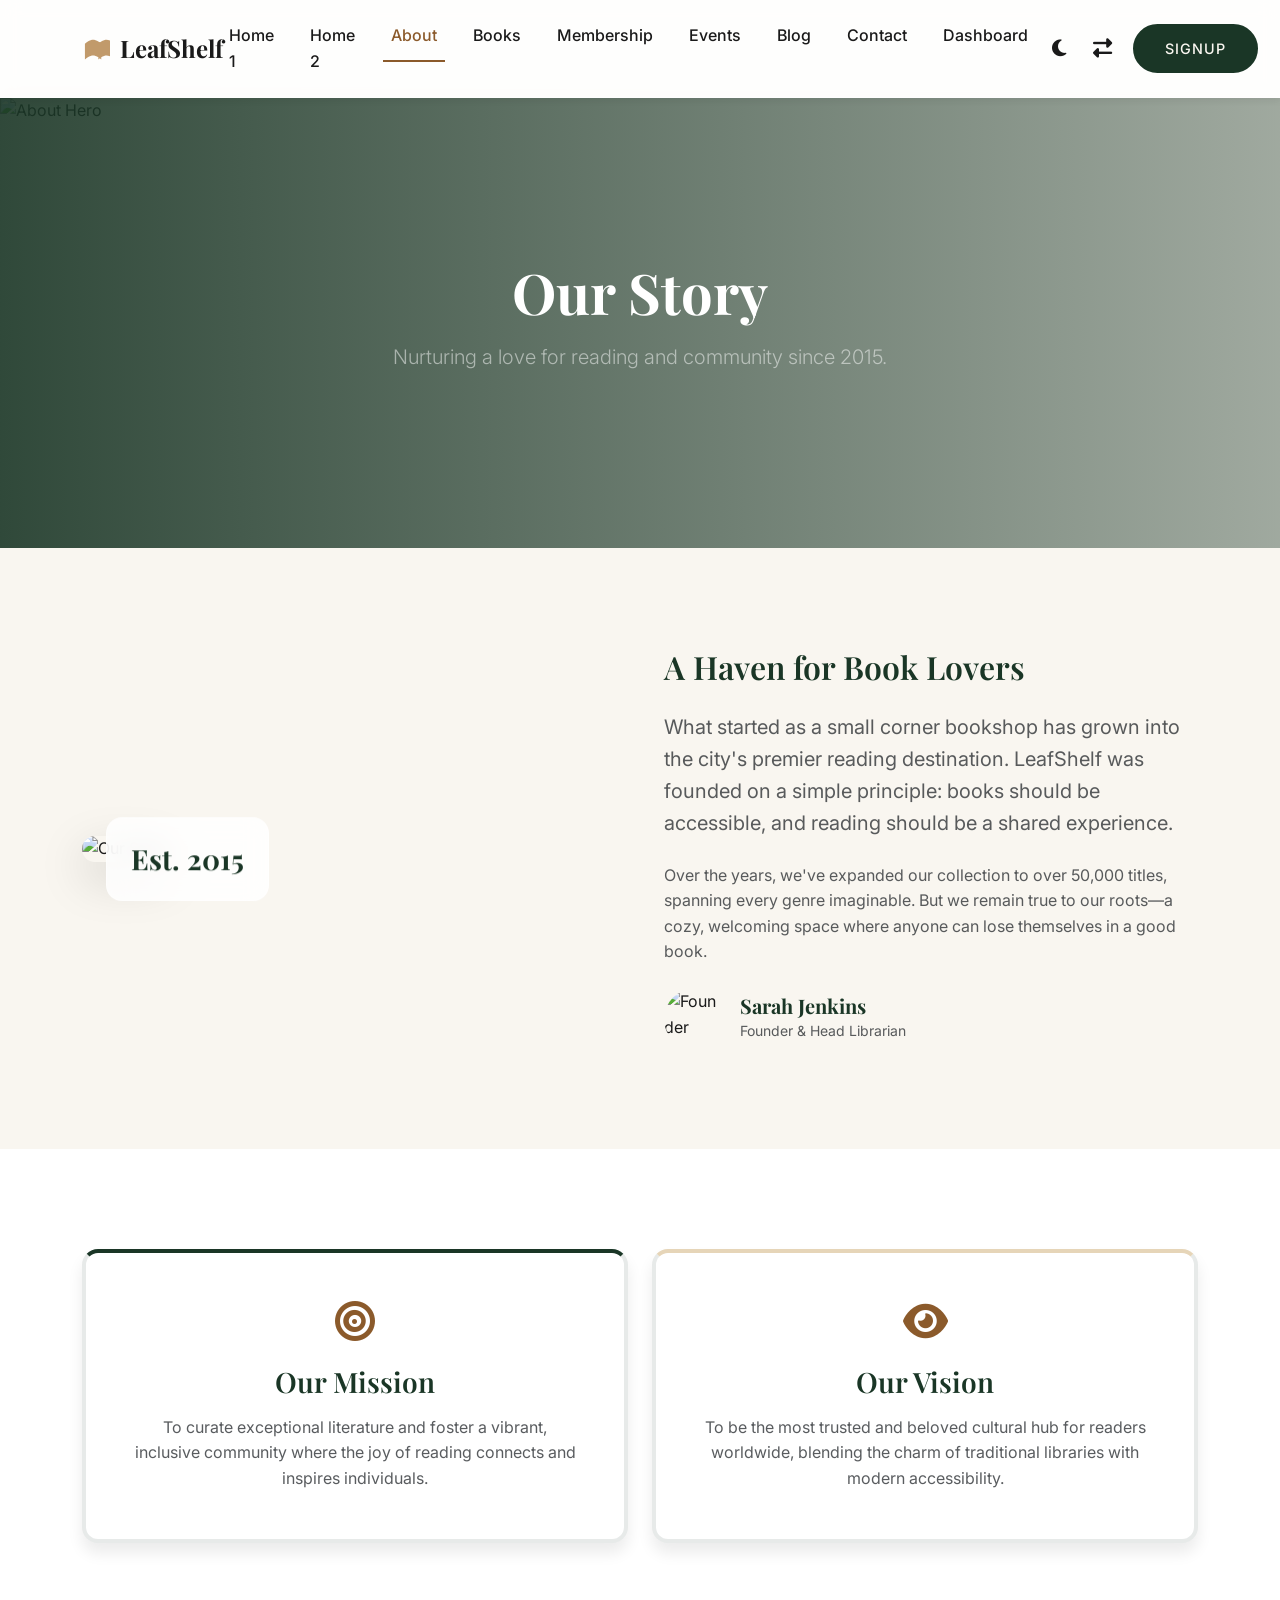
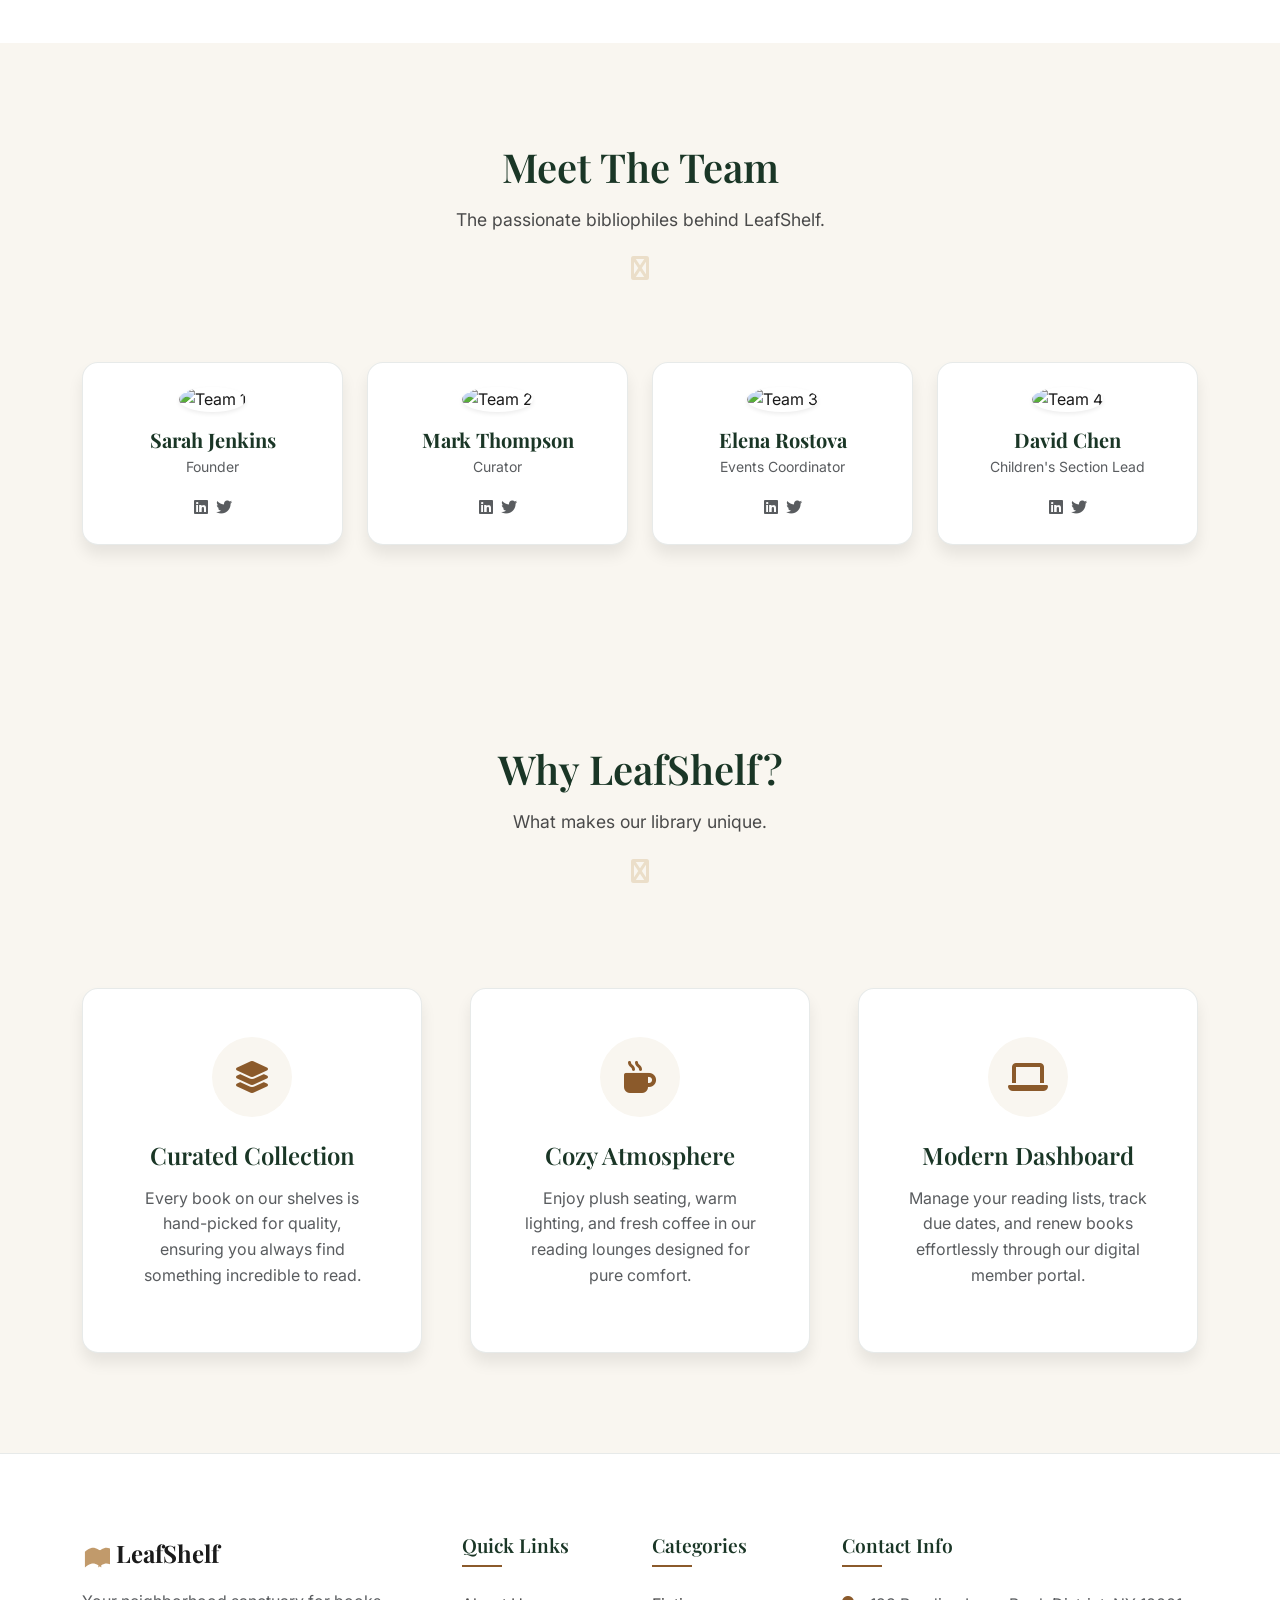
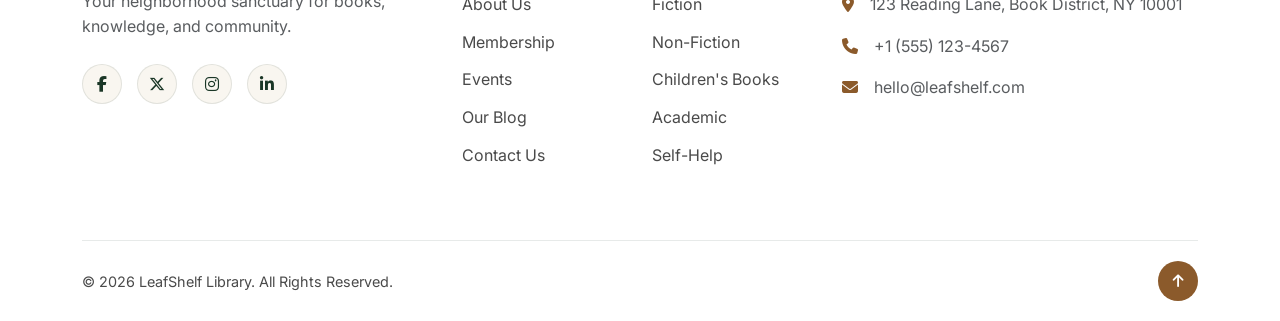
==== about.html @ 62e7499f "initialcoomit" ====
<!DOCTYPE html>
<html lang="en">
<head>
    <meta charset="UTF-8">
    <meta name="viewport" content="width=device-width, initial-scale=1.0">
    <title>About Us | LeafShelf</title>
    <link rel="icon" type="image/svg+xml" href="images/favicon.svg">
    
    <link href="https://cdn.jsdelivr.net/npm/bootstrap@5.3.2/dist/css/bootstrap.min.css" rel="stylesheet">
    <link rel="stylesheet" href="https://cdnjs.cloudflare.com/ajax/libs/font-awesome/6.4.2/css/all.min.css">
    <link href="https://unpkg.com/aos@2.3.1/dist/aos.css" rel="stylesheet">
    <link rel="stylesheet" href="css/style.css">
</head>
<body>

    <!-- Header -->
    <nav class="navbar navbar-expand-xl sticky-top">
        <div class="container">
            <a class="navbar-brand" href="index.html">
                <img src="images/logo-icon.svg" alt="LeafShelf Logo" class="brand-icon"> LeafShelf
            </a>
            <button class="navbar-toggler" type="button" data-bs-toggle="collapse" data-bs-target="#navbarNav">
                <span class="navbar-toggler-icon"></span>
            </button>
            <div class="collapse navbar-collapse" id="navbarNav">
                <ul class="navbar-nav mx-auto">
                    <li class="nav-item"><a class="nav-link" href="index.html">Home 1</a></li>
                    <li class="nav-item"><a class="nav-link" href="index-2.html">Home 2</a></li>
                    <li class="nav-item"><a class="nav-link active" href="about.html">About</a></li>
                    <li class="nav-item"><a class="nav-link" href="books.html">Books</a></li>
                    <li class="nav-item"><a class="nav-link" href="membership.html">Membership</a></li>
                    <li class="nav-item"><a class="nav-link" href="events.html">Events</a></li>
                    <li class="nav-item"><a class="nav-link" href="blog.html">Blog</a></li>
                    <li class="nav-item"><a class="nav-link" href="contact.html">Contact</a></li>
                    <li class="nav-item"><a class="nav-link" href="dashboard.html">Dashboard</a></li>
                </ul>
                <div class="header-controls">
                    <button id="theme-toggle" class="theme-toggle"><i class="fa-solid fa-moon"></i></button>
                    <button id="rtl-toggle" class="rtl-toggle"><i class="fa-solid fa-right-left"></i></button>
                    <a href="signup.html" class="btn btn-premium btn-sm">Signup</a>
                </div>
            </div>
        </div>
    </nav>

    <!-- 1. Hero -->
    <section class="hero-slider-section" style="height: 50vh; min-height: 400px; display: flex; align-items: center;">
        <img src="https://images.pexels.com/photos/7989581/pexels-photo-7989581.jpeg" alt="About Hero" class="hero-bg" style="animation: none;">
        <div class="container position-relative z-2 text-center text-white" data-aos="fade-in">
            <h1 class="display-4 fw-bold text-white mb-3">Our Story</h1>
            <p class="lead text-white-50 max-w-lg mx-auto" style="max-width: 600px;">Nurturing a love for reading and community since 2015.</p>
        </div>
    </section>

    <!-- 2. Our Story (Slide Up) -->
    <section class="section-padding">
        <div class="container">
            <div class="row align-items-center g-5">
                <div class="col-lg-6" data-aos="fade-up">
                    <div class="position-relative">
                        <img src="https://images.unsplash.com/photo-1481627834876-b7833e8f5570?auto=format&fit=crop&w=800&q=80" alt="Our Story" class="img-fluid rounded-4 shadow-lg">
                        <div class="glass-panel position-absolute top-0 start-0 p-4 m-4 translate-middle-y">
                            <h3 class="fw-bold m-0" style="color: var(--primary-color);">Est. 2015</h3>
                        </div>
                    </div>
                </div>
                <div class="col-lg-6" data-aos="fade-up" data-aos-delay="200">
                    <h2 class="mb-4" style="color: var(--primary-color);">A Haven for Book Lovers</h2>
                    <p class="text-muted mb-4 fs-5">What started as a small corner bookshop has grown into the city's premier reading destination. LeafShelf was founded on a simple principle: books should be accessible, and reading should be a shared experience.</p>
                    <p class="text-muted mb-4">Over the years, we've expanded our collection to over 50,000 titles, spanning every genre imaginable. But we remain true to our roots—a cozy, welcoming space where anyone can lose themselves in a good book.</p>
                    <div class="d-flex align-items-center gap-3">
                        <img src="https://randomuser.me/api/portraits/women/65.jpg" alt="Founder" class="rounded-circle" style="width: 60px; height: 60px;">
                        <div>
                            <h5 class="m-0 fw-bold">Sarah Jenkins</h5>
                            <small class="text-muted">Founder & Head Librarian</small>
                        </div>
                    </div>
                </div>
            </div>
        </div>
    </section>

    <!-- 3. Mission & Vision (Zoom Cards) -->
    <section class="section-padding" style="background-color: var(--card-bg);">
        <div class="container">
            <div class="row g-4">
                <div class="col-md-6" data-aos="zoom-in">
                    <div class="premium-card p-5 h-100 text-center border-top border-4" style="border-top-color: var(--primary-color) !important;">
                        <i class="fa-solid fa-bullseye fs-1 mb-4" style="color: var(--secondary-color);"></i>
                        <h3 class="mb-3">Our Mission</h3>
                        <p class="text-muted m-0">To curate exceptional literature and foster a vibrant, inclusive community where the joy of reading connects and inspires individuals.</p>
                    </div>
                </div>
                <div class="col-md-6" data-aos="zoom-in" data-aos-delay="200">
                    <div class="premium-card p-5 h-100 text-center border-top border-4" style="border-top-color: var(--accent-color) !important;">
                        <i class="fa-solid fa-eye fs-1 mb-4" style="color: var(--secondary-color);"></i>
                        <h3 class="mb-3">Our Vision</h3>
                        <p class="text-muted m-0">To be the most trusted and beloved cultural hub for readers worldwide, blending the charm of traditional libraries with modern accessibility.</p>
                    </div>
                </div>
            </div>
        </div>
    </section>

    <!-- 4. Team (Stagger) -->
    <section class="section-padding">
        <div class="container text-center">
            <div class="section-title" data-aos="fade-up">
                <h2>Meet The Team</h2>
                <p>The passionate bibliophiles behind LeafShelf.</p>
            </div>
            <div class="row g-4 mt-3">
                <div class="col-lg-3 col-md-6" data-aos="fade-up" data-aos-delay="100">
                    <div class="premium-card p-4 text-center h-100">
                        <img src="https://randomuser.me/api/portraits/women/65.jpg" alt="Team 1" class="rounded-circle mb-3 shadow-sm mx-auto" style="width: 120px; height: 120px; object-fit: cover;">
                        <h5 class="fw-bold mb-1">Sarah Jenkins</h5>
                        <p class="text-muted small mb-3">Founder</p>
                        <div class="d-flex justify-content-center gap-2">
                            <a href="#" class="text-muted"><i class="fa-brands fa-linkedin"></i></a>
                            <a href="#" class="text-muted"><i class="fa-brands fa-twitter"></i></a>
                        </div>
                    </div>
                </div>
                <div class="col-lg-3 col-md-6" data-aos="fade-up" data-aos-delay="200">
                    <div class="premium-card p-4 text-center h-100">
                        <img src="https://randomuser.me/api/portraits/men/45.jpg" alt="Team 2" class="rounded-circle mb-3 shadow-sm mx-auto" style="width: 120px; height: 120px; object-fit: cover;">
                        <h5 class="fw-bold mb-1">Mark Thompson</h5>
                        <p class="text-muted small mb-3">Curator</p>
                        <div class="d-flex justify-content-center gap-2">
                            <a href="#" class="text-muted"><i class="fa-brands fa-linkedin"></i></a>
                            <a href="#" class="text-muted"><i class="fa-brands fa-twitter"></i></a>
                        </div>
                    </div>
                </div>
                <div class="col-lg-3 col-md-6" data-aos="fade-up" data-aos-delay="300">
                    <div class="premium-card p-4 text-center h-100">
                        <img src="https://randomuser.me/api/portraits/women/90.jpg" alt="Team 3" class="rounded-circle mb-3 shadow-sm mx-auto" style="width: 120px; height: 120px; object-fit: cover;">
                        <h5 class="fw-bold mb-1">Elena Rostova</h5>
                        <p class="text-muted small mb-3">Events Coordinator</p>
                        <div class="d-flex justify-content-center gap-2">
                            <a href="#" class="text-muted"><i class="fa-brands fa-linkedin"></i></a>
                            <a href="#" class="text-muted"><i class="fa-brands fa-twitter"></i></a>
                        </div>
                    </div>
                </div>
                <div class="col-lg-3 col-md-6" data-aos="fade-up" data-aos-delay="400">
                    <div class="premium-card p-4 text-center h-100">
                        <img src="https://randomuser.me/api/portraits/men/60.jpg" alt="Team 4" class="rounded-circle mb-3 shadow-sm mx-auto" style="width: 120px; height: 120px; object-fit: cover;">
                        <h5 class="fw-bold mb-1">David Chen</h5>
                        <p class="text-muted small mb-3">Children's Section Lead</p>
                        <div class="d-flex justify-content-center gap-2">
                            <a href="#" class="text-muted"><i class="fa-brands fa-linkedin"></i></a>
                            <a href="#" class="text-muted"><i class="fa-brands fa-twitter"></i></a>
                        </div>
                    </div>
                </div>
            </div>
        </div>
    </section>

    <!-- 5. Why Choose Us (List/Icons) -->
    <section class="section-padding">
        <div class="container">
            <div class="section-title text-center" data-aos="fade-up">
                <h2>Why LeafShelf?</h2>
                <p>What makes our library unique.</p>
            </div>
            <div class="row g-5 mt-3">
                <div class="col-md-4 text-center" data-aos="fade-up" data-aos-delay="100">
                    <div class="premium-card p-5 h-100">
                        <div class="rounded-circle d-flex align-items-center justify-content-center mx-auto mb-4" style="width: 80px; height: 80px; background-color: var(--bg-color);">
                            <i class="fa-solid fa-layer-group fs-2" style="color: var(--secondary-color);"></i>
                        </div>
                        <h4 class="mb-3">Curated Collection</h4>
                        <p class="text-muted">Every book on our shelves is hand-picked for quality, ensuring you always find something incredible to read.</p>
                    </div>
                </div>
                <div class="col-md-4 text-center" data-aos="fade-up" data-aos-delay="200">
                    <div class="premium-card p-5 h-100">
                        <div class="rounded-circle d-flex align-items-center justify-content-center mx-auto mb-4" style="width: 80px; height: 80px; background-color: var(--bg-color);">
                            <i class="fa-solid fa-mug-hot fs-2" style="color: var(--secondary-color);"></i>
                        </div>
                        <h4 class="mb-3">Cozy Atmosphere</h4>
                        <p class="text-muted">Enjoy plush seating, warm lighting, and fresh coffee in our reading lounges designed for pure comfort.</p>
                    </div>
                </div>
                <div class="col-md-4 text-center" data-aos="fade-up" data-aos-delay="300">
                    <div class="premium-card p-5 h-100">
                        <div class="rounded-circle d-flex align-items-center justify-content-center mx-auto mb-4" style="width: 80px; height: 80px; background-color: var(--bg-color);">
                            <i class="fa-solid fa-laptop fs-2" style="color: var(--secondary-color);"></i>
                        </div>
                        <h4 class="mb-3">Modern Dashboard</h4>
                        <p class="text-muted">Manage your reading lists, track due dates, and renew books effortlessly through our digital member portal.</p>
                    </div>
                </div>
            </div>
        </div>
    </section>

    <!-- Footer -->
    <footer class="premium-footer">
        <div class="container">
            <div class="row g-4">
                <div class="col-lg-4 col-md-6 footer-widget">
                    <a class="navbar-brand mb-3 d-inline-block" href="index.html">
                        <img src="images/logo-icon.svg" alt="LeafShelf Logo" class="brand-icon"> LeafShelf
                    </a>
                    <p class="text-muted mb-4 pe-lg-4">Your neighborhood sanctuary for books, knowledge, and community.</p>
                    <div class="social-icons">
                        <a href="#"><i class="fa-brands fa-facebook-f"></i></a>
                        <a href="#"><i class="fa-brands fa-x-twitter"></i></a>
                        <a href="#"><i class="fa-brands fa-instagram"></i></a>
                        <a href="#"><i class="fa-brands fa-linkedin-in"></i></a>
                    </div>
                </div>
                <div class="col-lg-2 col-md-6 footer-widget">
                    <h4>Quick Links</h4>
                    <ul class="footer-links">
                        <li><a href="about.html">About Us</a></li>
                        <li><a href="membership.html">Membership</a></li>
                        <li><a href="events.html">Events</a></li>
                        <li><a href="blog.html">Our Blog</a></li>
                        <li><a href="contact.html">Contact Us</a></li>
                    </ul>
                </div>
                <div class="col-lg-2 col-md-6 footer-widget">
                    <h4>Categories</h4>
                    <ul class="footer-links">
                        <li><a href="books.html">Fiction</a></li>
                        <li><a href="books.html">Non-Fiction</a></li>
                        <li><a href="books.html">Children's Books</a></li>
                        <li><a href="books.html">Academic</a></li>
                        <li><a href="books.html">Self-Help</a></li>
                    </ul>
                </div>
                <div class="col-lg-4 col-md-6 footer-widget">
                    <h4>Contact Info</h4>
                    <ul class="footer-links">
                        <li class="d-flex gap-3 mb-3 text-muted">
                            <i class="fa-solid fa-location-dot mt-1" style="color: var(--secondary-color);"></i>
                            <span>123 Reading Lane, Book District, NY 10001</span>
                        </li>
                        <li class="d-flex gap-3 mb-3 text-muted">
                            <i class="fa-solid fa-phone mt-1" style="color: var(--secondary-color);"></i>
                            <span>+1 (555) 123-4567</span>
                        </li>
                        <li class="d-flex gap-3 text-muted">
                            <i class="fa-solid fa-envelope mt-1" style="color: var(--secondary-color);"></i>
                            <span>hello@leafshelf.com</span>
                        </li>
                    </ul>
                </div>
            </div>
            <div class="footer-bottom">
                <p class="mb-0">&copy; 2026 LeafShelf Library. All Rights Reserved.</p>
                <button id="backToTop" class="back-to-top">
                    <i class="fa-solid fa-arrow-up"></i>
                </button>
            </div>
        </div>
    </footer>

    <script src="https://cdn.jsdelivr.net/npm/bootstrap@5.3.2/dist/js/bootstrap.bundle.min.js"></script>
    <script src="https://unpkg.com/aos@2.3.1/dist/aos.js"></script>
    <script src="js/script.js"></script>
</body>
</html>
---- css/style.css ----
/* ==========================================================================
   LeafShelf - Book Shop & Lending Library
   Design System & Global Styles
   ========================================================================== */

/* Import Fonts */
@import url('https://fonts.googleapis.com/css2?family=Inter:wght@300;400;500;600;700&family=Playfair+Display:ital,wght@0,400;0,500;0,600;0,700;1,400;1,600&display=swap');

/* Global Responsiveness Fixes */
*, *::before, *::after {
  box-sizing: border-box;
}

html, body {
  overflow-x: hidden;
  width: 100%;
  max-width: 100%;
  margin: 0;
  padding: 0;
  word-wrap: break-word;
  overflow-wrap: break-word;
}

img, video, iframe, canvas {
  max-width: 100%;
  height: auto;
}

/* CSS Variables */
:root {
  /* Colors - Light Mode */
  --primary-color: #1A3626; /* Deep Forest Green */
  --secondary-color: #8B5A2B; /* Warm Brown */
  --accent-color: #E6D5B8; /* Golden Beige */
  --bg-color: #F9F6F0; /* Soft Cream */
  --text-primary: #1A1A1A;
  --text-secondary: #4A4A4A;
  --card-bg: #FFFFFF;
  --border-color: rgba(26, 54, 38, 0.1);
  
  /* Typography */
  --font-heading: 'Playfair Display', serif;
  --font-body: 'Inter', sans-serif;
  
  /* Shadows */
  --shadow-sm: 0 4px 6px rgba(0, 0, 0, 0.05);
  --shadow-md: 0 10px 15px rgba(0, 0, 0, 0.08);
  --shadow-lg: 0 20px 25px rgba(0, 0, 0, 0.1);
  --shadow-hover: 0 25px 35px rgba(26, 54, 38, 0.15);
  
  /* Transitions */
  --transition-fast: 0.2s ease;
  --transition-normal: 0.3s ease;
  --transition-slow: 0.5s cubic-bezier(0.4, 0, 0.2, 1);
  
  /* Glassmorphism */
  --glass-bg: rgba(255, 255, 255, 0.85);
  --glass-border: rgba(255, 255, 255, 0.4);
}

/* Dark Mode Variables */
[data-theme="dark"] {
  --primary-color: #E6D5B8; /* Golden Beige becomes primary in dark */
  --secondary-color: #C19A6B;
  --accent-color: #1A3626;
  --bg-color: #121212; /* Charcoal */
  --text-primary: #F9F6F0;
  --text-secondary: #B0B0B0;
  --card-bg: #1E1E1E;
  --border-color: rgba(255, 255, 255, 0.1);
  
  --shadow-sm: 0 4px 6px rgba(0, 0, 0, 0.3);
  --shadow-md: 0 10px 15px rgba(0, 0, 0, 0.4);
  --shadow-lg: 0 20px 25px rgba(0, 0, 0, 0.5);
  --shadow-hover: 0 25px 35px rgba(230, 213, 184, 0.15);
  
  --glass-bg: rgba(30, 30, 30, 0.85);
  --glass-border: rgba(255, 255, 255, 0.1);
}

/* Bootstrap Utility Overrides for Dark Mode */
[data-theme="dark"] .text-dark {
  color: var(--text-primary) !important;
}
[data-theme="dark"] .text-muted, 
[data-theme="dark"] .text-secondary {
  color: var(--text-secondary) !important;
}
[data-theme="dark"] .bg-white {
  background-color: var(--card-bg) !important;
}
[data-theme="dark"] .bg-light {
  background-color: rgba(255, 255, 255, 0.05) !important;
  color: var(--text-primary) !important;
}
[data-theme="dark"] .form-control,
[data-theme="dark"] .form-select {
  background-color: var(--bg-color) !important;
  color: var(--text-primary) !important;
  border-color: var(--border-color) !important;
}
[data-theme="dark"] .form-control::placeholder {
  color: var(--text-secondary) !important;
}
[data-theme="dark"] .card {
  background-color: var(--card-bg) !important;
}


/* ==========================================================================
   Base Styles
   ========================================================================== */
html {
  scroll-behavior: smooth;
}

body {
  font-family: var(--font-body);
  background-color: var(--bg-color);
  color: var(--text-primary);
  line-height: 1.6;
  transition: background-color var(--transition-normal), color var(--transition-normal);
  overflow-x: hidden;
}

h1, h2, h3, h4, h5, h6, .navbar-brand {
  font-family: var(--font-heading);
  color: var(--primary-color);
  font-weight: 600;
  margin-bottom: 1rem;
}

a {
  text-decoration: none;
  color: var(--secondary-color);
  transition: color var(--transition-fast);
}

a:hover {
  color: var(--primary-color);
}

img {
  max-width: 100%;
  height: auto;
}

/* RTL Support */
[dir="rtl"] {
  text-align: right;
}

/* ==========================================================================
   Utility Classes & Premium Effects
   ========================================================================== */
.glass-panel {
  background: var(--glass-bg);
  backdrop-filter: blur(12px);
  -webkit-backdrop-filter: blur(12px);
  border: 1px solid var(--glass-border);
  border-radius: 16px;
}

.premium-card {
  background: var(--card-bg);
  border-radius: 16px;
  overflow: hidden;
  box-shadow: var(--shadow-md);
  transition: transform var(--transition-normal), box-shadow var(--transition-normal);
  border: 1px solid var(--border-color);
}

.premium-card:hover {
  transform: translateY(-10px);
  box-shadow: var(--shadow-hover);
}

.section-padding {
  padding: 100px 0;
}

.section-title {
  text-align: center;
  margin-bottom: 50px;
  position: relative;
}

.section-title h2 {
  font-size: 2.5rem;
  margin-bottom: 15px;
}

.section-title p {
  color: var(--text-secondary);
  font-size: 1.1rem;
  max-width: 600px;
  margin: 0 auto;
}

/* Decorative Leaf/Book element */
.section-title::after {
  content: '\f5db'; /* book-open icon */
  font-family: 'Font Awesome 5 Free';
  font-weight: 900;
  color: var(--accent-color);
  font-size: 1.5rem;
  display: block;
  margin-top: 15px;
  opacity: 0.7;
}

/* Buttons */
.btn-premium {
  background-color: var(--primary-color);
  color: var(--bg-color);
  padding: 12px 30px;
  border-radius: 30px;
  font-family: var(--font-body);
  font-weight: 500;
  text-transform: uppercase;
  letter-spacing: 1px;
  font-size: 0.9rem;
  border: 2px solid var(--primary-color);
  transition: all var(--transition-normal);
  position: relative;
  overflow: hidden;
  z-index: 1;
}

.btn-premium::before {
  content: '';
  position: absolute;
  top: 0;
  left: 0;
  width: 0%;
  height: 100%;
  background-color: var(--secondary-color);
  transition: all var(--transition-normal);
  z-index: -1;
}

.btn-premium:hover::before {
  width: 100%;
}

.btn-premium:hover {
  color: #fff;
  border-color: var(--secondary-color);
}

.btn-outline-premium {
  background-color: transparent;
  color: var(--primary-color);
  border: 2px solid var(--primary-color);
  padding: 12px 30px;
  border-radius: 30px;
  font-weight: 500;
  text-transform: uppercase;
  letter-spacing: 1px;
  font-size: 0.9rem;
  transition: all var(--transition-normal);
}

.btn-outline-premium:hover {
  background-color: var(--primary-color);
  color: var(--bg-color);
}

[data-theme="dark"] .btn-premium {
  background-color: var(--secondary-color);
  color: #fff;
  border-color: var(--secondary-color);
}
[data-theme="dark"] .btn-premium::before {
  background-color: var(--primary-color);
}
[data-theme="dark"] .btn-premium:hover {
  color: var(--bg-color);
  border-color: var(--primary-color);
}
[data-theme="dark"] .btn-outline-premium {
  color: var(--primary-color);
  border-color: var(--primary-color);
}
[data-theme="dark"] .btn-outline-premium:hover {
  background-color: var(--primary-color);
  color: var(--bg-color);
}

/* ==========================================================================
   Header & Navbar
   ========================================================================== */
.navbar {
  padding: 15px 0;
  transition: all var(--transition-normal);
  background: var(--glass-bg);
  backdrop-filter: blur(10px);
  border-bottom: 1px solid var(--glass-border);
}

.navbar.sticky-top {
  position: sticky;
  top: 0;
  z-index: 1000;
  box-shadow: var(--shadow-sm);
}

/* Custom Hamburger Icon Visibility Fix */
.navbar-toggler {
  border-color: var(--border-color) !important;
}
.navbar-toggler:focus {
  box-shadow: none;
  outline: none;
}
.navbar-toggler-icon {
  background-image: url("data:image/svg+xml,%3csvg xmlns='http://www.w3.org/2000/svg' viewBox='0 0 30 30'%3e%3cpath stroke='rgba(26, 26, 26, 1)' stroke-linecap='round' stroke-miterlimit='10' stroke-width='2' d='M4 7h22M4 15h22M4 23h22'/%3e%3c/svg%3e") !important;
}
[data-theme="dark"] .navbar-toggler-icon {
  background-image: url("data:image/svg+xml,%3csvg xmlns='http://www.w3.org/2000/svg' viewBox='0 0 30 30'%3e%3cpath stroke='rgba(249, 246, 240, 1)' stroke-linecap='round' stroke-miterlimit='10' stroke-width='2' d='M4 7h22M4 15h22M4 23h22'/%3e%3c/svg%3e") !important;
}

.navbar-brand {
  font-size: 1.8rem;
  margin-bottom: 0;
  font-family: var(--font-heading);
  font-size: 1.5rem;
  font-weight: 700;
  color: var(--text-primary);
  display: inline-flex;
  align-items: center;
  gap: 10px;
}

.brand-icon {
  width: 28px;
  height: 28px;
  object-fit: contain;
  flex-shrink: 0;
}

.navbar-brand i {
  color: var(--secondary-color);
}

.nav-link {
  font-weight: 500;
  color: var(--text-primary) !important;
  margin: 0 10px;
  position: relative;
  transition: color var(--transition-fast);
}

.nav-link:hover, .nav-link.active {
  color: var(--secondary-color) !important;
}

.nav-link::after {
  content: '';
  position: absolute;
  width: 0;
  height: 2px;
  bottom: -5px;
  left: 0;
  background-color: var(--secondary-color);
  transition: width var(--transition-normal);
}

.nav-link:hover::after, .nav-link.active::after {
  width: 100%;
}

.header-controls {
  display: flex;
  align-items: center;
  gap: 15px;
}

.theme-toggle, .rtl-toggle {
  background: transparent;
  border: none;
  color: var(--text-primary);
  font-size: 1.2rem;
  cursor: pointer;
  transition: transform var(--transition-fast);
}

.theme-toggle:hover, .rtl-toggle:hover {
  transform: rotate(15deg) scale(1.1);
  color: var(--secondary-color);
}

/* ==========================================================================
   Footer
   ========================================================================== */
.premium-footer {
  background-color: var(--card-bg);
  border-top: 1px solid var(--border-color);
  padding: 80px 0 20px;
}

.footer-widget h4 {
  font-size: 1.2rem;
  margin-bottom: 25px;
  position: relative;
  padding-bottom: 10px;
}

.footer-widget h4::after {
  content: '';
  position: absolute;
  left: 0;
  bottom: 0;
  width: 40px;
  height: 2px;
  background-color: var(--secondary-color);
}

[dir="rtl"] .footer-widget h4::after {
  left: auto;
  right: 0;
}

.footer-links {
  list-style: none;
  padding: 0;
  margin: 0;
}

.footer-links li {
  margin-bottom: 12px;
}

.footer-links a {
  color: var(--text-secondary);
  transition: all var(--transition-fast);
  display: inline-block;
}

.footer-links a:hover {
  color: var(--secondary-color);
  transform: translateX(5px);
}

[dir="rtl"] .footer-links a:hover {
  transform: translateX(-5px);
}

.social-icons {
  display: flex;
  gap: 15px;
  margin-top: 20px;
}

.social-icons a {
  display: flex;
  align-items: center;
  justify-content: center;
  width: 40px;
  height: 40px;
  border-radius: 50%;
  background-color: var(--bg-color);
  color: var(--primary-color);
  transition: all var(--transition-normal);
  border: 1px solid var(--border-color);
}

.social-icons a:hover {
  background-color: var(--primary-color);
  color: var(--bg-color);
  transform: translateY(-5px);
}

.footer-bottom {
  margin-top: 60px;
  padding-top: 20px;
  border-top: 1px solid var(--border-color);
  display: flex;
  justify-content: space-between;
  align-items: center;
  color: var(--text-secondary);
  font-size: 0.9rem;
}

.back-to-top {
  width: 40px;
  height: 40px;
  border-radius: 50%;
  background-color: var(--secondary-color);
  color: #fff;
  display: flex;
  align-items: center;
  justify-content: center;
  border: none;
  cursor: pointer;
  transition: all var(--transition-normal);
}

.back-to-top:hover {
  background-color: var(--primary-color);
  transform: translateY(-3px);
}

/* ==========================================================================
   Hero Section
   ========================================================================== */
.hero-slider-section {
  position: relative;
  height: 80vh;
  min-height: 600px;
  display: flex;
  align-items: center;
  overflow: hidden;
}

.hero-slider-section::before {
  content: '';
  position: absolute;
  top: 0; left: 0; right: 0; bottom: 0;
  background: linear-gradient(to right, rgba(26,54,38,0.9) 0%, rgba(26,54,38,0.4) 100%);
  z-index: 1;
}

[data-theme="dark"] .hero-slider-section::before {
  background: linear-gradient(to right, rgba(18,18,18,0.9) 0%, rgba(18,18,18,0.6) 100%);
}

[dir="rtl"] .hero-slider-section::before {
  background: linear-gradient(to left, rgba(26,54,38,0.9) 0%, rgba(26,54,38,0.4) 100%);
}

.hero-bg {
  position: absolute;
  top: 0; left: 0; width: 100%; height: 100%;
  object-fit: cover;
  z-index: 0;
  animation: slowZoom 20s infinite alternate;
}

.hero-content {
  position: relative;
  z-index: 2;
  color: #fff;
}

.hero-content h1 {
  color: #fff;
  font-size: 4rem;
  margin-bottom: 20px;
  line-height: 1.2;
}

.hero-content p {
  font-size: 1.2rem;
  margin-bottom: 30px;
  max-width: 600px;
  color: rgba(255,255,255,0.9);
}

@keyframes slowZoom {
  0% { transform: scale(1); }
  100% { transform: scale(1.1); }
}

/* ==========================================================================
   Animations & Keyframes
   ========================================================================== */
.floating-element {
  animation: float 6s ease-in-out infinite;
}

@keyframes float {
  0% { transform: translateY(0px); }
  50% { transform: translateY(-20px); }
  100% { transform: translateY(0px); }
}

/* ==========================================================================
   Responsive Styles
   ========================================================================== */
@media (max-width: 1199px) {
  .hero-content h1 { font-size: 3rem; }
  .navbar-collapse {
    background: var(--card-bg);
    padding: 20px;
    border-radius: 12px;
    box-shadow: var(--shadow-lg);
    position: absolute;
    top: 100%;
    left: 10px;
    right: 10px;
    z-index: 1000;
  }
}

@media (max-width: 768px) {
  .section-padding { padding: 60px 0; }
  .hero-slider-section { height: 70vh; min-height: 500px; }
  .hero-content h1 { font-size: 2.5rem; }
  .footer-bottom { flex-direction: column; gap: 15px; text-align: center; }
}

@media (max-width: 576px) {
  .hero-content h1 { font-size: 2rem; }
  .section-title h2 { font-size: 2rem; }
}
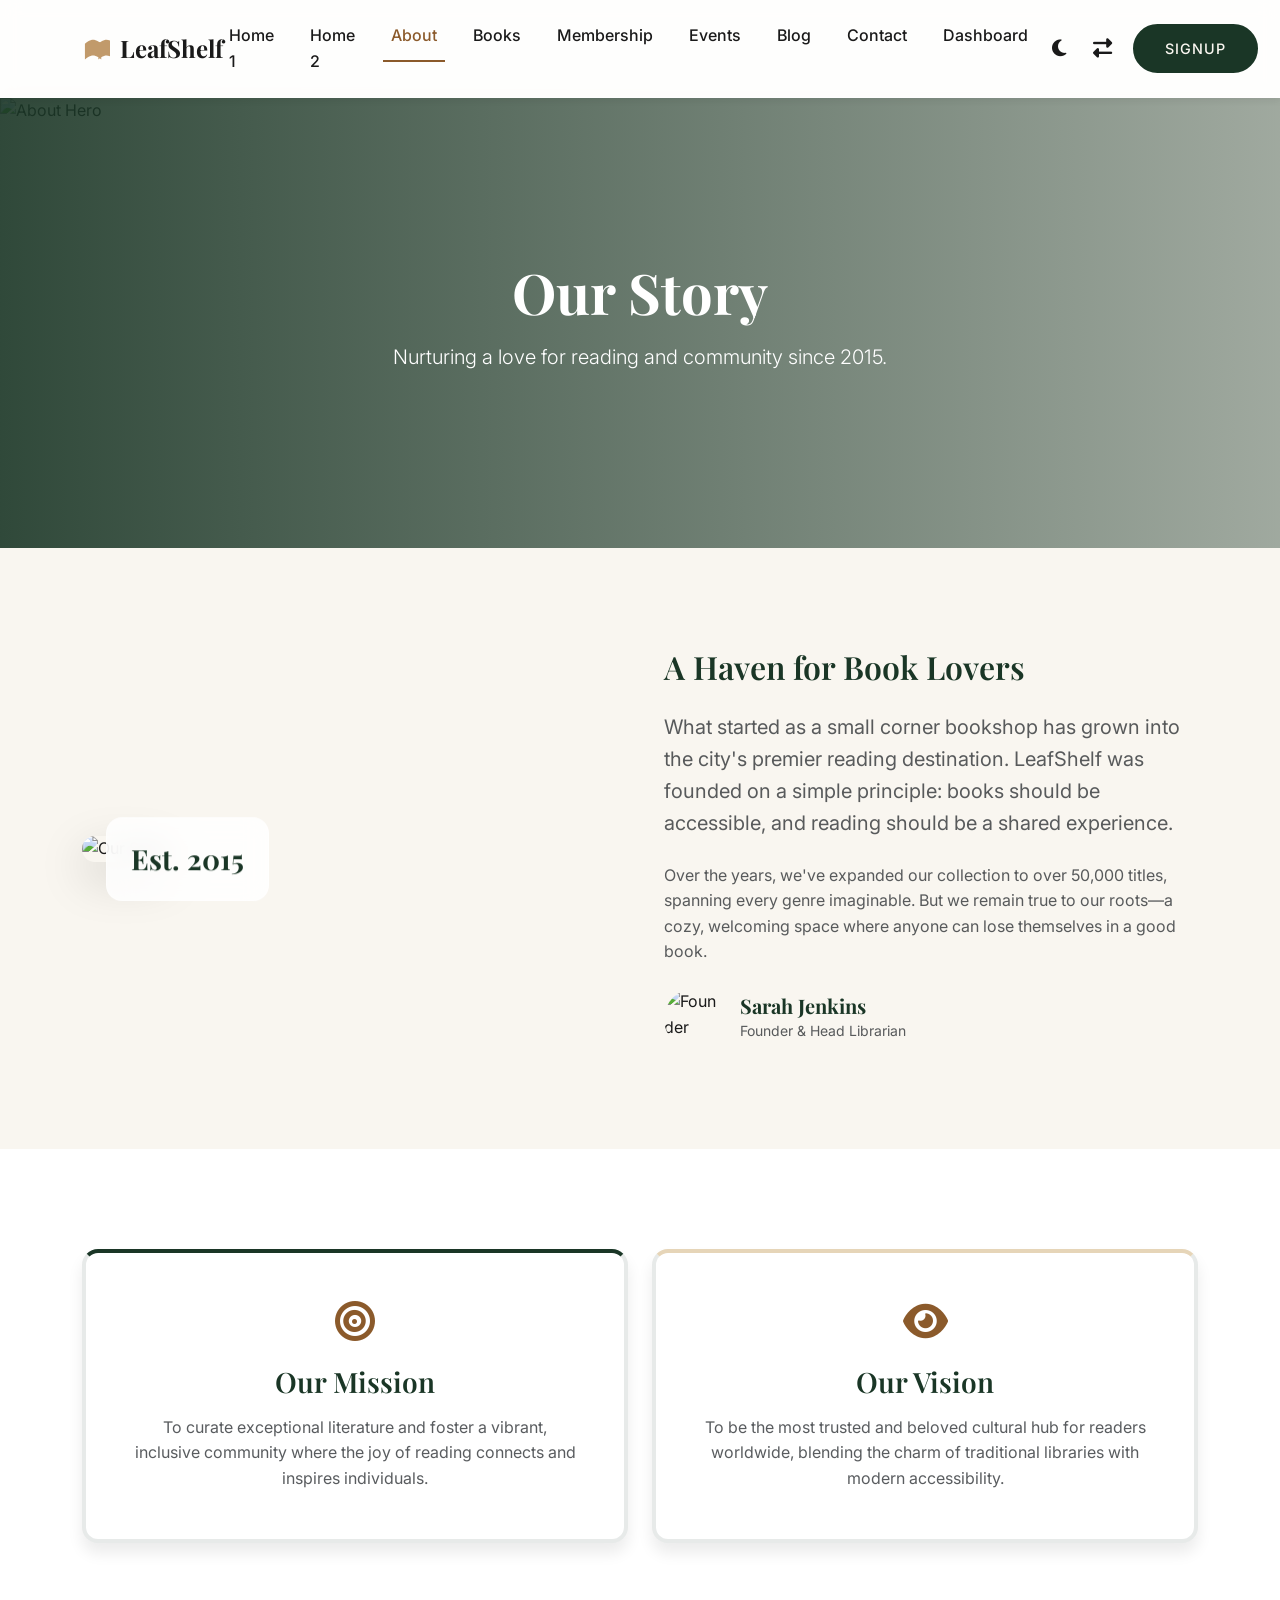
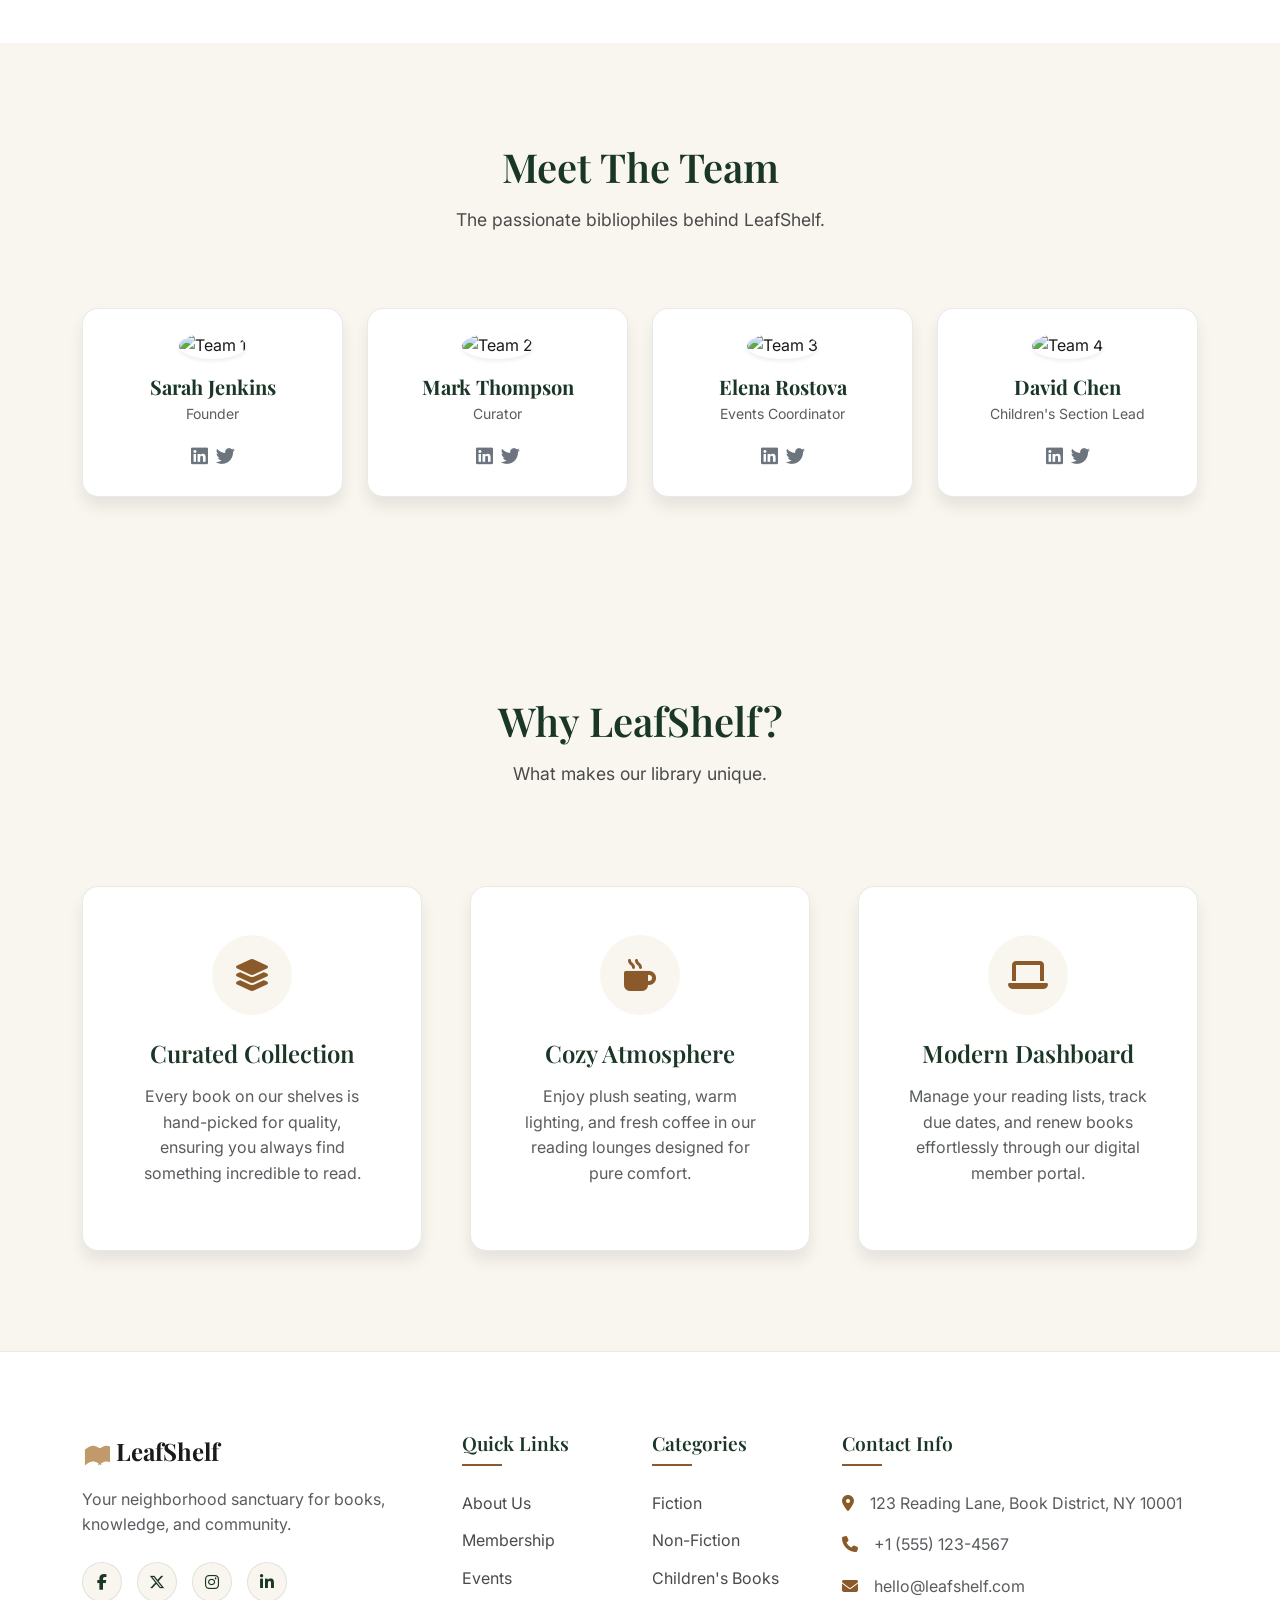
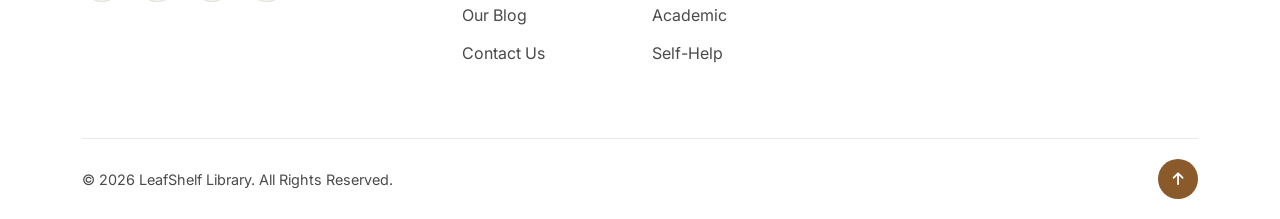
==== commit 94ef0686: "corrections" ====
--- a/about.html
+++ b/about.html
@@ -48,7 +48,7 @@
         <img src="https://images.pexels.com/photos/7989581/pexels-photo-7989581.jpeg" alt="About Hero" class="hero-bg" style="animation: none;">
         <div class="container position-relative z-2 text-center text-white" data-aos="fade-in">
             <h1 class="display-4 fw-bold text-white mb-3">Our Story</h1>
-            <p class="lead text-white-50 max-w-lg mx-auto" style="max-width: 600px;">Nurturing a love for reading and community since 2015.</p>
+            <p class="lead text-white max-w-lg mx-auto" style="max-width: 600px;">Nurturing a love for reading and community since 2015.</p>
         </div>
     </section>
 
@@ -116,8 +116,8 @@
                         <h5 class="fw-bold mb-1">Sarah Jenkins</h5>
                         <p class="text-muted small mb-3">Founder</p>
                         <div class="d-flex justify-content-center gap-2">
-                            <a href="#" class="text-muted"><i class="fa-brands fa-linkedin"></i></a>
-                            <a href="#" class="text-muted"><i class="fa-brands fa-twitter"></i></a>
+                            <a href="#" class="team-social-icon"><i class="fa-brands fa-linkedin"></i></a>
+                            <a href="#" class="team-social-icon"><i class="fa-brands fa-twitter"></i></a>
                         </div>
                     </div>
                 </div>
@@ -127,8 +127,8 @@
                         <h5 class="fw-bold mb-1">Mark Thompson</h5>
                         <p class="text-muted small mb-3">Curator</p>
                         <div class="d-flex justify-content-center gap-2">
-                            <a href="#" class="text-muted"><i class="fa-brands fa-linkedin"></i></a>
-                            <a href="#" class="text-muted"><i class="fa-brands fa-twitter"></i></a>
+                            <a href="#" class="team-social-icon"><i class="fa-brands fa-linkedin"></i></a>
+                            <a href="#" class="team-social-icon"><i class="fa-brands fa-twitter"></i></a>
                         </div>
                     </div>
                 </div>
@@ -138,8 +138,8 @@
                         <h5 class="fw-bold mb-1">Elena Rostova</h5>
                         <p class="text-muted small mb-3">Events Coordinator</p>
                         <div class="d-flex justify-content-center gap-2">
-                            <a href="#" class="text-muted"><i class="fa-brands fa-linkedin"></i></a>
-                            <a href="#" class="text-muted"><i class="fa-brands fa-twitter"></i></a>
+                            <a href="#" class="team-social-icon"><i class="fa-brands fa-linkedin"></i></a>
+                            <a href="#" class="team-social-icon"><i class="fa-brands fa-twitter"></i></a>
                         </div>
                     </div>
                 </div>
@@ -149,8 +149,8 @@
                         <h5 class="fw-bold mb-1">David Chen</h5>
                         <p class="text-muted small mb-3">Children's Section Lead</p>
                         <div class="d-flex justify-content-center gap-2">
-                            <a href="#" class="text-muted"><i class="fa-brands fa-linkedin"></i></a>
-                            <a href="#" class="text-muted"><i class="fa-brands fa-twitter"></i></a>
+                            <a href="#" class="team-social-icon"><i class="fa-brands fa-linkedin"></i></a>
+                            <a href="#" class="team-social-icon"><i class="fa-brands fa-twitter"></i></a>
                         </div>
                     </div>
                 </div>
--- a/css/style.css
+++ b/css/style.css
@@ -12,7 +12,7 @@
 }
 
 html, body {
-  overflow-x: hidden;
+  overflow-x: clip;
   width: 100%;
   max-width: 100%;
   margin: 0;
@@ -21,7 +21,7 @@
   overflow-wrap: break-word;
 }
 
-img, video, iframe, canvas {
+img, video, canvas {
   max-width: 100%;
   height: auto;
 }
@@ -105,6 +105,18 @@
 [data-theme="dark"] .card {
   background-color: var(--card-bg) !important;
 }
+[data-theme="dark"] .accordion-item,
+[data-theme="dark"] .accordion-button {
+  background-color: var(--card-bg) !important;
+  color: var(--text-primary) !important;
+}
+[data-theme="dark"] .accordion-button:not(.collapsed) {
+  background-color: var(--bg-color) !important;
+  color: var(--primary-color) !important;
+}
+[data-theme="dark"] .accordion-button::after {
+  filter: invert(1) brightness(200%);
+}
 
 
 /* ==========================================================================
@@ -120,7 +132,7 @@
   color: var(--text-primary);
   line-height: 1.6;
   transition: background-color var(--transition-normal), color var(--transition-normal);
-  overflow-x: hidden;
+  overflow-x: clip;
 }
 
 h1, h2, h3, h4, h5, h6, .navbar-brand {
@@ -197,17 +209,6 @@
   margin: 0 auto;
 }
 
-/* Decorative Leaf/Book element */
-.section-title::after {
-  content: '\f5db'; /* book-open icon */
-  font-family: 'Font Awesome 5 Free';
-  font-weight: 900;
-  color: var(--accent-color);
-  font-size: 1.5rem;
-  display: block;
-  margin-top: 15px;
-  opacity: 0.7;
-}
 
 /* Buttons */
 .btn-premium {
@@ -225,6 +226,9 @@
   position: relative;
   overflow: hidden;
   z-index: 1;
+  display: inline-flex;
+  align-items: center;
+  justify-content: center;
 }
 
 .btn-premium::before {
@@ -244,7 +248,7 @@
 }
 
 .btn-premium:hover {
-  color: #fff;
+  color: #fff !important;
   border-color: var(--secondary-color);
 }
 
@@ -259,11 +263,25 @@
   letter-spacing: 1px;
   font-size: 0.9rem;
   transition: all var(--transition-normal);
+  display: inline-flex;
+  align-items: center;
+  justify-content: center;
 }
 
 .btn-outline-premium:hover {
   background-color: var(--primary-color);
   color: var(--bg-color);
+}
+
+/* Pagination Overrides */
+.page-link {
+  background-color: var(--card-bg);
+  color: var(--text-primary);
+  transition: all var(--transition-normal);
+}
+.page-link:hover {
+  background-color: var(--primary-color);
+  color: var(--bg-color) !important;
 }
 
 [data-theme="dark"] .btn-premium {
@@ -275,7 +293,7 @@
   background-color: var(--primary-color);
 }
 [data-theme="dark"] .btn-premium:hover {
-  color: var(--bg-color);
+  color: var(--bg-color) !important;
   border-color: var(--primary-color);
 }
 [data-theme="dark"] .btn-outline-premium {
@@ -469,6 +487,21 @@
   background-color: var(--primary-color);
   color: var(--bg-color);
   transform: translateY(-5px);
+}
+
+.team-social-icon {
+  color: #6c757d; /* Bootstrap text-muted */
+  transition: all var(--transition-normal);
+  font-size: 1.2rem;
+}
+
+[data-theme="dark"] .team-social-icon {
+  color: #adb5bd;
+}
+
+.team-social-icon:hover {
+  color: var(--primary-color);
+  transform: translateY(-3px);
 }
 
 .footer-bottom {
